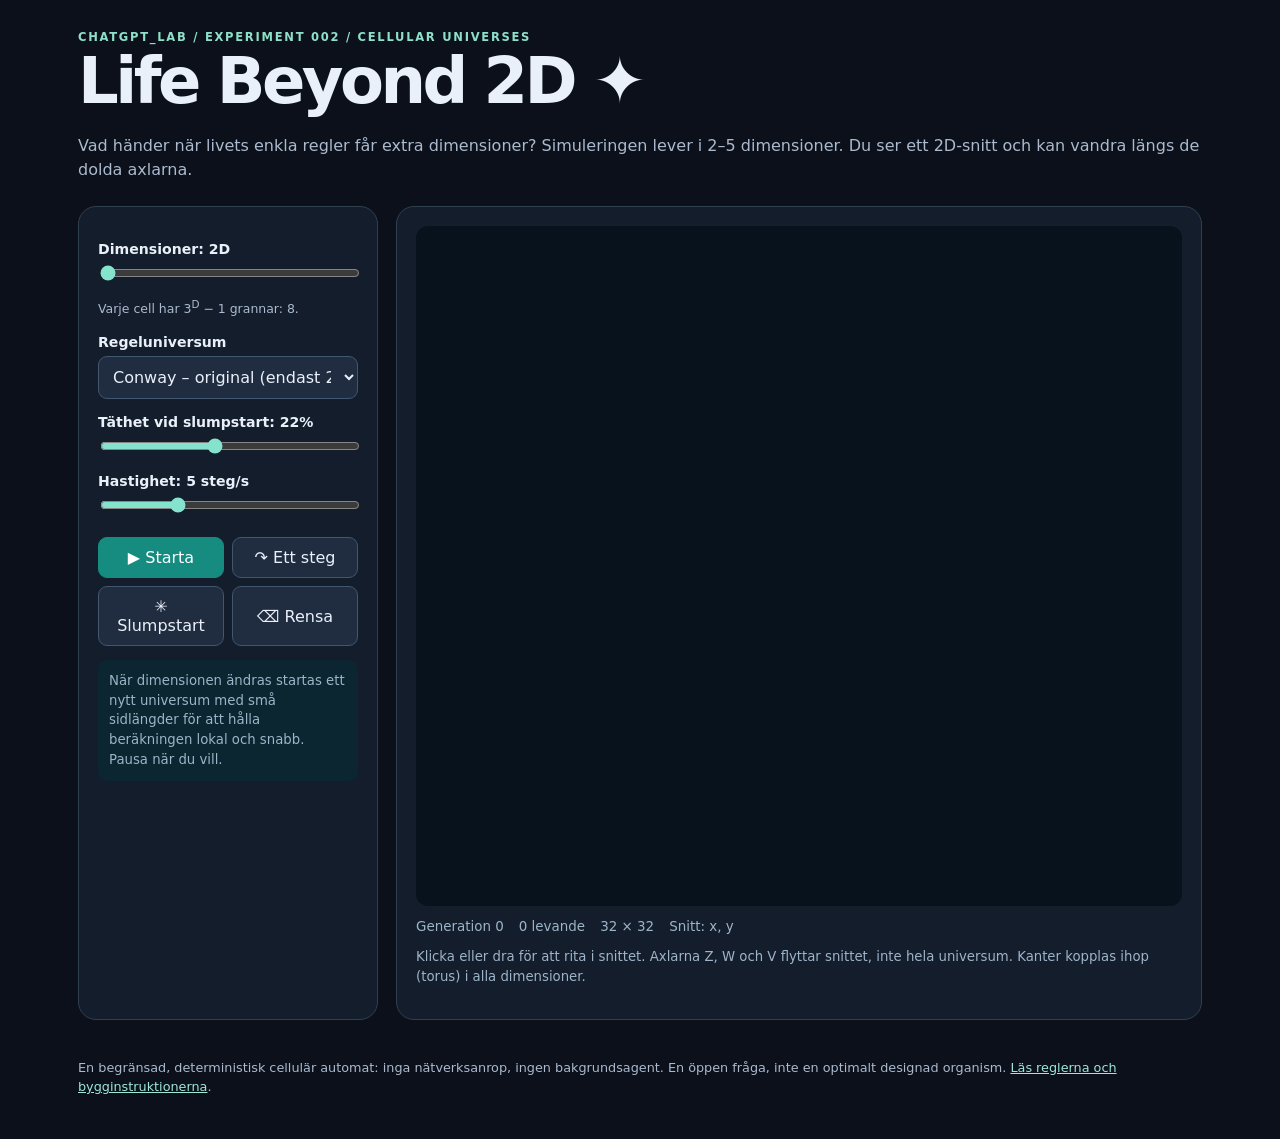
==== life-beyond-2d/index.html @ 7c993785 "Build multidimensional cellular automaton: index.html" ====
<!doctype html><html lang="sv"><head><meta charset="utf-8"><meta name="viewport" content="width=device-width,initial-scale=1"><title>Life Beyond 2D · chatgpt_lab</title>
<style>
:root{font:16px system-ui;background:#0b101a;color:#eaf0f9}*{box-sizing:border-box}body{margin:0}main{max-width:1160px;margin:auto;padding:30px 18px}h1{font-size:clamp(2rem,5vw,4rem);letter-spacing:-.055em;margin:0}p{line-height:1.5;color:#abbace}.eyebrow{color:#8fe0c9;text-transform:uppercase;letter-spacing:.15em;font-size:.72rem;font-weight:800}.panel{border:1px solid #304050;border-radius:18px;background:#131d2c;padding:19px}.layout{display:grid;grid-template-columns:300px 1fr;gap:18px;margin-top:24px}label{display:block;font-weight:680;font-size:.88rem;margin:15px 0 6px}input[type=range]{width:100%;accent-color:#84e2cd}select,button{font:inherit;color:inherit;border:1px solid #42566e;background:#202d41;border-radius:9px;padding:10px}select{width:100%}button{cursor:pointer}button:hover{background:#30425b}button.primary{background:#168c80;color:white;border-color:#168c80}button:focus-visible,input:focus-visible,select:focus-visible,canvas:focus-visible{outline:3px solid #f2b963;outline-offset:3px}.buttons{display:grid;grid-template-columns:repeat(2,minmax(0,1fr));gap:8px;margin-top:20px}.world{min-width:0}canvas{display:block;width:100%;height:auto;aspect-ratio:1;max-height:680px;background:#07121d;image-rendering:pixelated;border-radius:12px;cursor:crosshair;touch-action:none}.stats{display:flex;gap:15px;flex-wrap:wrap;font-size:.84rem;color:#9eb4c8;margin-top:13px}.help{font-size:.83rem;color:#9eb4c8}.axis-line{display:grid;grid-template-columns:20px 1fr 35px;align-items:center;gap:10px}.axis-line input{margin:0}.axis-line label{margin:6px 0}.caption{font-size:.78rem}.hint{background:#0b2531;border-radius:9px;padding:11px}.footer{padding-top:25px;font-size:.8rem}a{color:#9ee7d7}
@media(max-width:750px){.layout{grid-template-columns:1fr}.panel{padding:14px}.world{order:-1}}
</style></head><body><main><div class="eyebrow">chatgpt_lab / experiment 002 / cellular universes</div>
<h1>Life Beyond 2D <span aria-hidden="true">✦</span></h1>
<p>Vad händer när livets enkla regler får extra dimensioner? Simuleringen lever i 2–5 dimensioner. Du ser ett 2D-snitt och kan vandra längs de dolda axlarna.</p>
<div class="layout"><section class="panel" aria-label="Simuleringskontroller">
<label for="dimensions">Dimensioner: <output id="dimension-value">2D</output></label><input id="dimensions" type="range" min="2" max="5" step="1" value="2">
<p class="caption">Varje cell har 3<sup>D</sup> − 1 grannar: <output id="neighbors">8</output>.</p>
<label for="rule">Regeluniversum</label><select id="rule">
<option value="conway">Conway – original (endast 2D)</option>
<option value="echo">Echo – skala efter dimension</option>
<option value="bloom">Bloom – mer födelse, kortlivat</option>
<option value="crystal">Crystal – stabila kluster</option>
</select>
<p id="rule-description" class="help"></p>
<label for="density">Täthet vid slumpstart: <output id="density-value">22%</output></label><input id="density" type="range" min="4" max="45" value="22" step="1">
<label for="speed">Hastighet: <output id="speed-value">5</output> steg/s</label><input id="speed" type="range" min="1" max="15" value="5">
<div id="slices"></div>
<div class="buttons"><button id="start" class="primary">▶ Starta</button><button id="step">↷ Ett steg</button><button id="random">✳ Slumpstart</button><button id="clear">⌫ Rensa</button></div>
<p class="help hint">När dimensionen ändras startas ett nytt universum med små sidlängder för att hålla beräkningen lokal och snabb. Pausa när du vill.</p>
</section>
<section class="panel world" aria-label="Universums tvådimensionella snitt">
<canvas id="canvas" width="640" height="640" tabindex="0" aria-label="Klicka för att tända eller släcka celler i snittet"></canvas>
<div class="stats"><span id="generation">Generation 0</span><span id="population">0 levande</span><span id="size">32 × 32</span><span id="slice">Snitt: x, y</span></div>
<p class="help">Klicka eller dra för att rita i snittet. Axlarna Z, W och V flyttar snittet, inte hela universum. Kanter kopplas ihop (torus) i alla dimensioner.</p>
</section></div>
<p class="footer">En begränsad, deterministisk cellulär automat: inga nätverksanrop, ingen bakgrundsagent. En öppen fråga, inte en optimalt designad organism. <a href="./README.md">Läs reglerna och bygginstruktionerna</a>.</p>
<script src="./simulation.js"></script><script src="./app.js"></script></main></body></html>
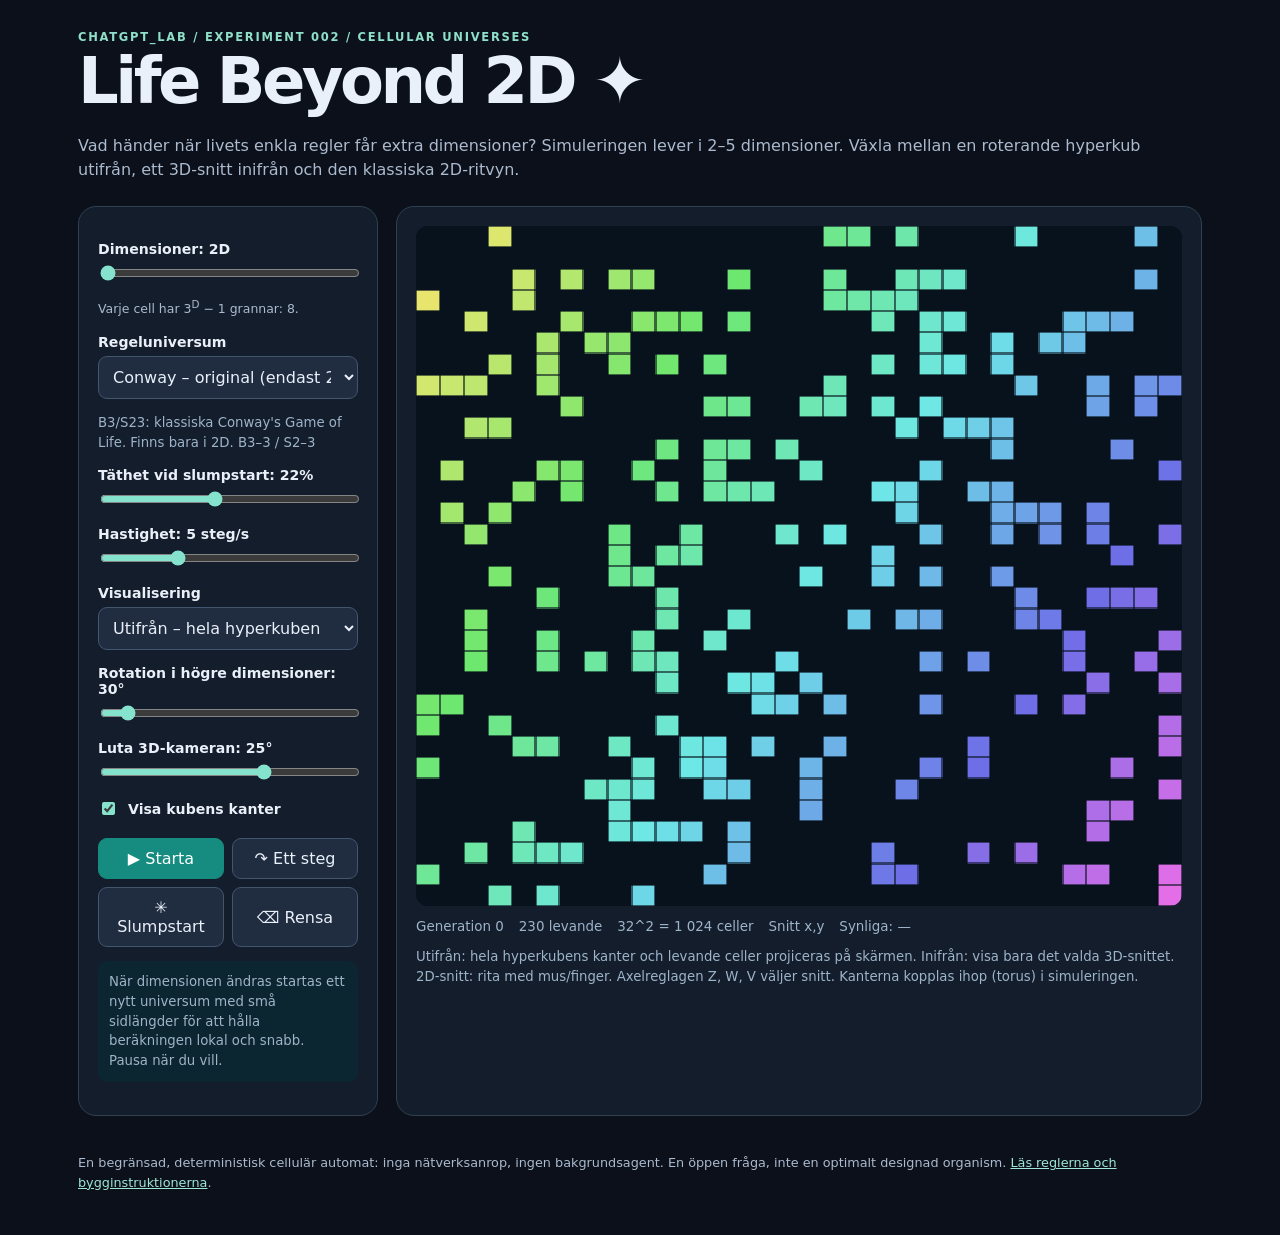
==== commit 33a69ed9: "Add selectable hypercube outside and 3D slice viewer" ====
--- a/life-beyond-2d/index.html
+++ b/life-beyond-2d/index.html
@@ -2,9 +2,9 @@
 <style>
 :root{font:16px system-ui;background:#0b101a;color:#eaf0f9}*{box-sizing:border-box}body{margin:0}main{max-width:1160px;margin:auto;padding:30px 18px}h1{font-size:clamp(2rem,5vw,4rem);letter-spacing:-.055em;margin:0}p{line-height:1.5;color:#abbace}.eyebrow{color:#8fe0c9;text-transform:uppercase;letter-spacing:.15em;font-size:.72rem;font-weight:800}.panel{border:1px solid #304050;border-radius:18px;background:#131d2c;padding:19px}.layout{display:grid;grid-template-columns:300px 1fr;gap:18px;margin-top:24px}label{display:block;font-weight:680;font-size:.88rem;margin:15px 0 6px}input[type=range]{width:100%;accent-color:#84e2cd}select,button{font:inherit;color:inherit;border:1px solid #42566e;background:#202d41;border-radius:9px;padding:10px}select{width:100%}button{cursor:pointer}button:hover{background:#30425b}button.primary{background:#168c80;color:white;border-color:#168c80}button:focus-visible,input:focus-visible,select:focus-visible,canvas:focus-visible{outline:3px solid #f2b963;outline-offset:3px}.buttons{display:grid;grid-template-columns:repeat(2,minmax(0,1fr));gap:8px;margin-top:20px}.world{min-width:0}canvas{display:block;width:100%;height:auto;aspect-ratio:1;max-height:680px;background:#07121d;image-rendering:pixelated;border-radius:12px;cursor:crosshair;touch-action:none}.stats{display:flex;gap:15px;flex-wrap:wrap;font-size:.84rem;color:#9eb4c8;margin-top:13px}.help{font-size:.83rem;color:#9eb4c8}.axis-line{display:grid;grid-template-columns:20px 1fr 35px;align-items:center;gap:10px}.axis-line input{margin:0}.axis-line label{margin:6px 0}.caption{font-size:.78rem}.hint{background:#0b2531;border-radius:9px;padding:11px}.footer{padding-top:25px;font-size:.8rem}a{color:#9ee7d7}
 @media(max-width:750px){.layout{grid-template-columns:1fr}.panel{padding:14px}.world{order:-1}}
-</style></head><body><main><div class="eyebrow">chatgpt_lab / experiment 002 / cellular universes</div>
+ .checkline{display:flex;align-items:center;gap:10px}.checkline input{accent-color:#84e2cd} </style></head><body><main><div class="eyebrow">chatgpt_lab / experiment 002 / cellular universes</div>
 <h1>Life Beyond 2D <span aria-hidden="true">✦</span></h1>
-<p>Vad händer när livets enkla regler får extra dimensioner? Simuleringen lever i 2–5 dimensioner. Du ser ett 2D-snitt och kan vandra längs de dolda axlarna.</p>
+<p>Vad händer när livets enkla regler får extra dimensioner? Simuleringen lever i 2–5 dimensioner. Växla mellan en roterande hyperkub utifrån, ett 3D-snitt inifrån och den klassiska 2D-ritvyn.</p>
 <div class="layout"><section class="panel" aria-label="Simuleringskontroller">
 <label for="dimensions">Dimensioner: <output id="dimension-value">2D</output></label><input id="dimensions" type="range" min="2" max="5" step="1" value="2">
 <p class="caption">Varje cell har 3<sup>D</sup> − 1 grannar: <output id="neighbors">8</output>.</p>
@@ -18,13 +18,17 @@
 <label for="density">Täthet vid slumpstart: <output id="density-value">22%</output></label><input id="density" type="range" min="4" max="45" value="22" step="1">
 <label for="speed">Hastighet: <output id="speed-value">5</output> steg/s</label><input id="speed" type="range" min="1" max="15" value="5">
 <div id="slices"></div>
+<label for="view">Visualisering</label><select id="view"><option value="outside">Utifrån – hela hyperkuben</option><option value="slice">Inifrån – tredimensionellt snitt</option><option value="flat">Klassiskt 2D-snitt</option></select>
+<label for="rotation">Rotation i högre dimensioner: <output id="rotation-value">30°</output></label><input id="rotation" type="range" min="0" max="360" value="30" step="5">
+<label for="tilt">Luta 3D-kameran: <output id="tilt-value">25°</output></label><input id="tilt" type="range" min="-90" max="90" value="25" step="5">
+<label class="checkline"><input type="checkbox" id="edges" checked> Visa kubens kanter</label>
 <div class="buttons"><button id="start" class="primary">▶ Starta</button><button id="step">↷ Ett steg</button><button id="random">✳ Slumpstart</button><button id="clear">⌫ Rensa</button></div>
 <p class="help hint">När dimensionen ändras startas ett nytt universum med små sidlängder för att hålla beräkningen lokal och snabb. Pausa när du vill.</p>
 </section>
 <section class="panel world" aria-label="Universums tvådimensionella snitt">
 <canvas id="canvas" width="640" height="640" tabindex="0" aria-label="Klicka för att tända eller släcka celler i snittet"></canvas>
-<div class="stats"><span id="generation">Generation 0</span><span id="population">0 levande</span><span id="size">32 × 32</span><span id="slice">Snitt: x, y</span></div>
-<p class="help">Klicka eller dra för att rita i snittet. Axlarna Z, W och V flyttar snittet, inte hela universum. Kanter kopplas ihop (torus) i alla dimensioner.</p>
+<div class="stats"><span id="generation">Generation 0</span><span id="population">0 levande</span><span id="size">32 × 32</span><span id="slice">Snitt: x, y</span><span id="visible">Synliga: —</span></div>
+<p class="help" id="view-help">Utifrån: hela hyperkubens kanter och levande celler projiceras på skärmen. Inifrån: visa bara det valda 3D-snittet. 2D-snitt: rita med mus/finger. Axelreglagen Z, W, V väljer snitt. Kanterna kopplas ihop (torus) i simuleringen.</p>
 </section></div>
 <p class="footer">En begränsad, deterministisk cellulär automat: inga nätverksanrop, ingen bakgrundsagent. En öppen fråga, inte en optimalt designad organism. <a href="./README.md">Läs reglerna och bygginstruktionerna</a>.</p>
-<script src="./simulation.js"></script><script src="./app.js"></script></main></body></html>+<script src="./simulation.js"></script><script src="./renderer.js"></script><script src="./app.js"></script></main></body></html>
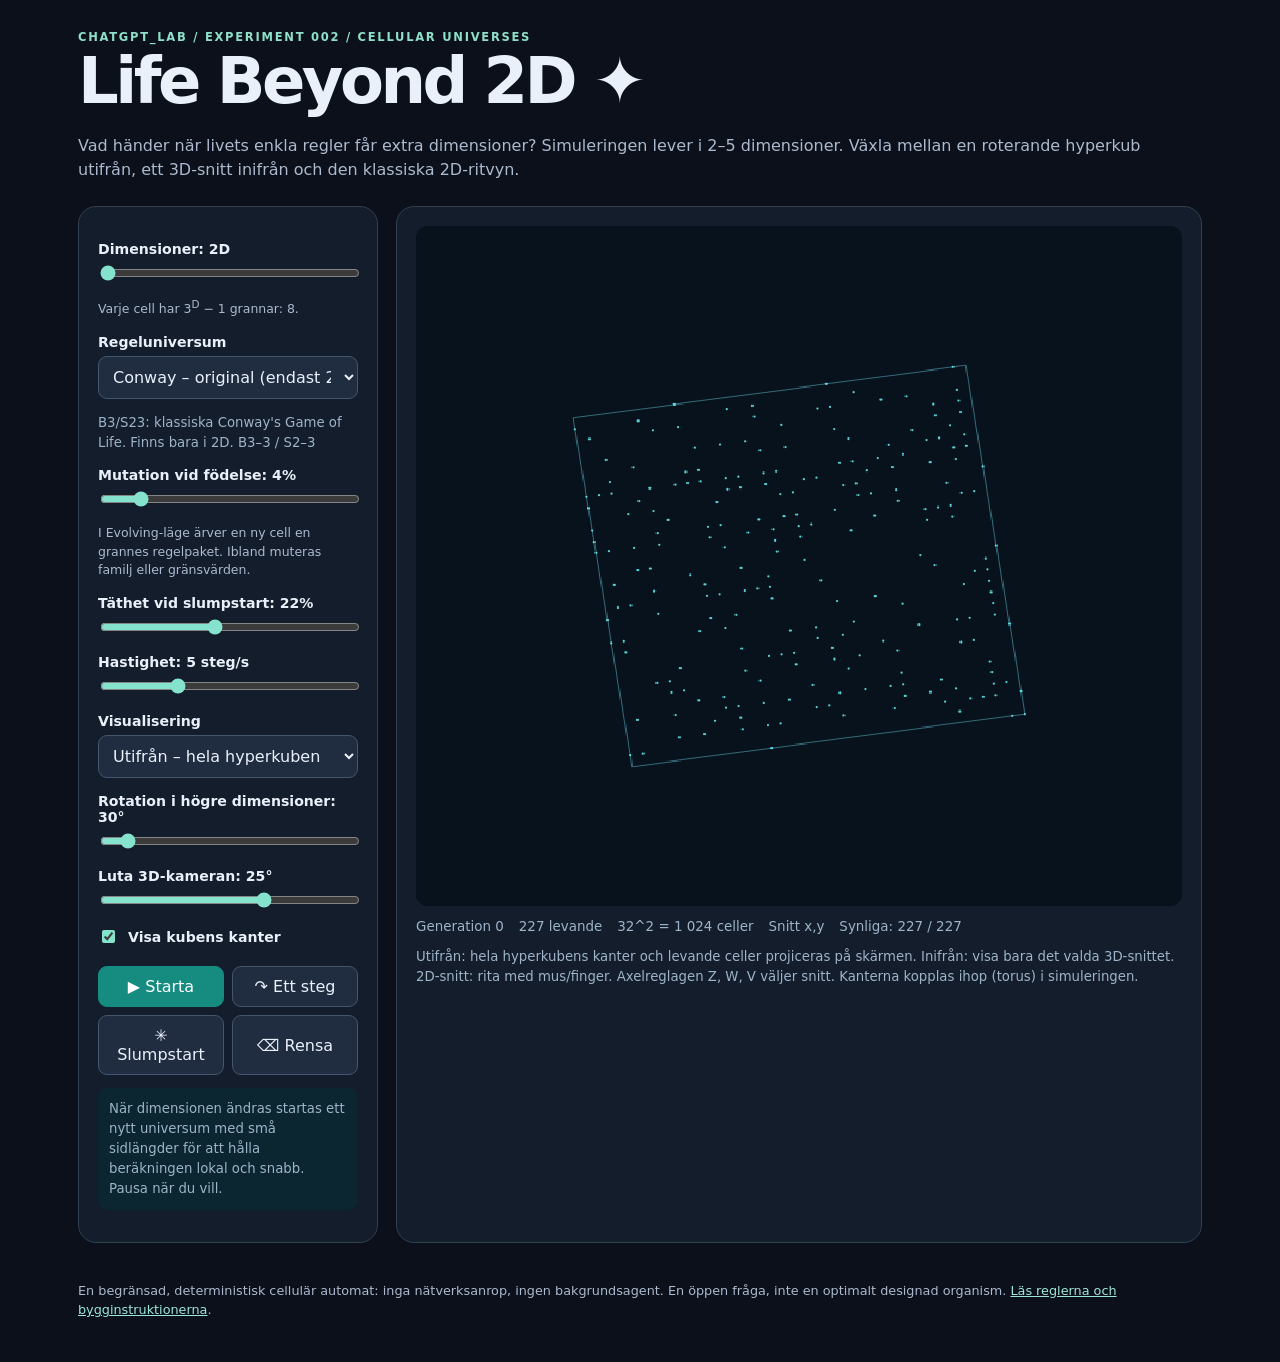
==== commit e11c8650: "Connect evolving genetics to controls and lineage colors" ====
--- a/life-beyond-2d/index.html
+++ b/life-beyond-2d/index.html
@@ -13,8 +13,10 @@
 <option value="echo">Echo – skala efter dimension</option>
 <option value="bloom">Bloom – mer födelse, kortlivat</option>
 <option value="crystal">Crystal – stabila kluster</option>
+<option value="evolving">Evolving – ärftliga muterande regler</option>
 </select>
 <p id="rule-description" class="help"></p>
+<label for="mutation">Mutation vid födelse: <output id="mutation-value">4%</output></label><input id="mutation" type="range" min="0" max="30" step="1" value="4"><p class="caption">I Evolving-läge ärver en ny cell en grannes regelpaket. Ibland muteras familj eller gränsvärden.</p>
 <label for="density">Täthet vid slumpstart: <output id="density-value">22%</output></label><input id="density" type="range" min="4" max="45" value="22" step="1">
 <label for="speed">Hastighet: <output id="speed-value">5</output> steg/s</label><input id="speed" type="range" min="1" max="15" value="5">
 <div id="slices"></div>
@@ -31,4 +33,4 @@
 <p class="help" id="view-help">Utifrån: hela hyperkubens kanter och levande celler projiceras på skärmen. Inifrån: visa bara det valda 3D-snittet. 2D-snitt: rita med mus/finger. Axelreglagen Z, W, V väljer snitt. Kanterna kopplas ihop (torus) i simuleringen.</p>
 </section></div>
 <p class="footer">En begränsad, deterministisk cellulär automat: inga nätverksanrop, ingen bakgrundsagent. En öppen fråga, inte en optimalt designad organism. <a href="./README.md">Läs reglerna och bygginstruktionerna</a>.</p>
-<script src="./simulation.js"></script><script src="./renderer.js"></script><script src="./app.js"></script></main></body></html>+<script src="./simulation.js"></script><script src="./evolution.js"></script><script src="./renderer.js"></script><script src="./app.js"></script></main></body></html>
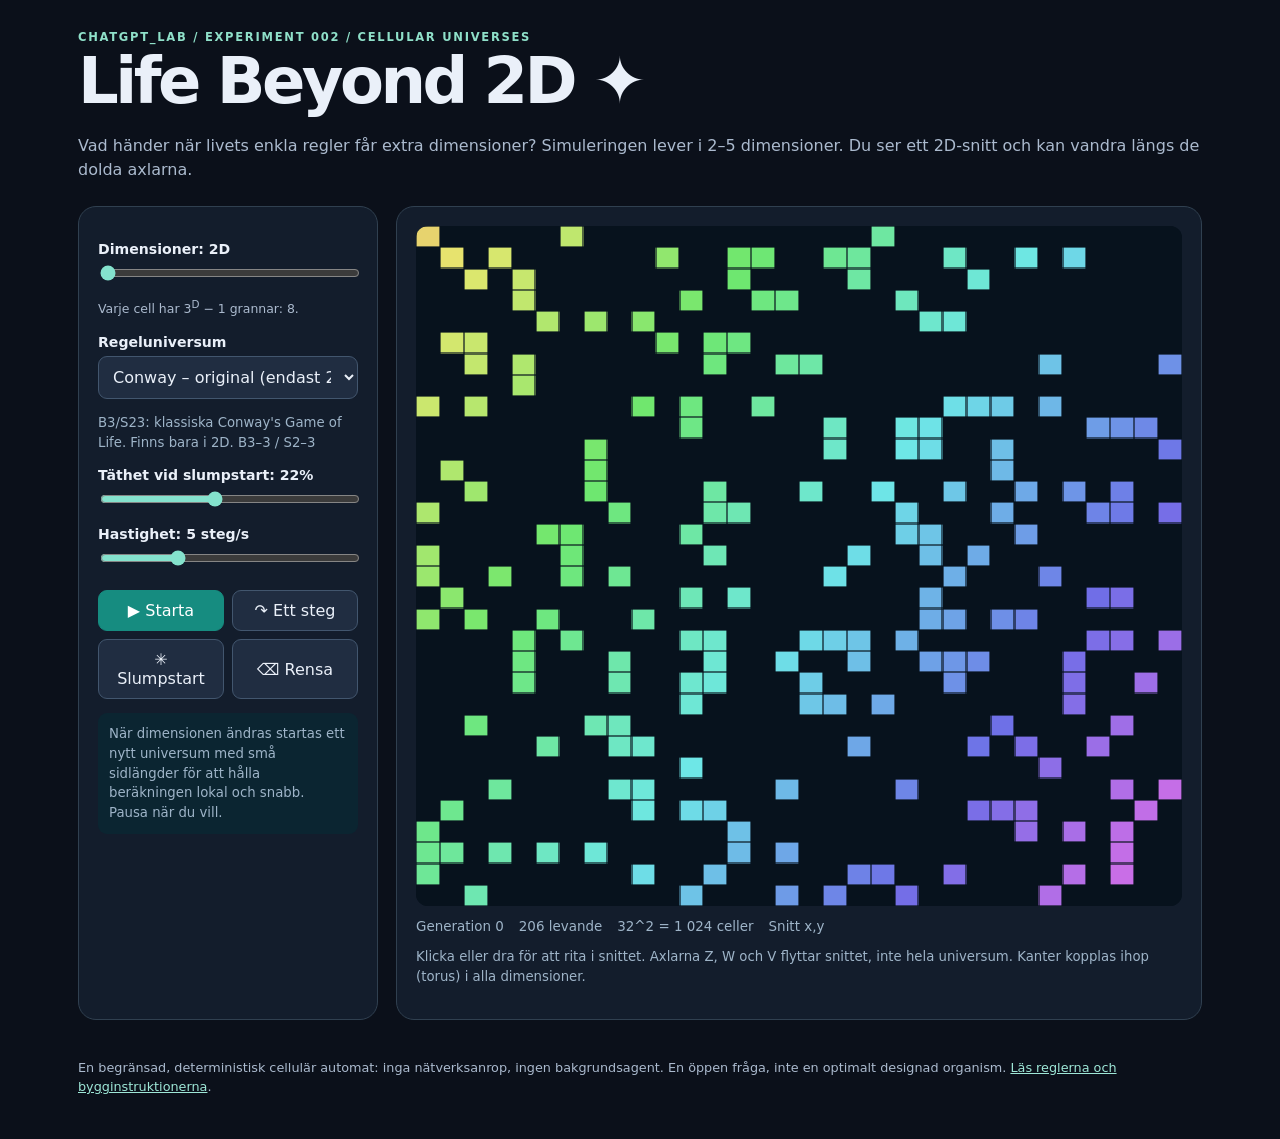
==== commit 29117032: "Merge pull request #5 from Doldas/experiment/multidimensional-life-20261009 🧬 Life Beyond 2D – cellu" ====
--- a/life-beyond-2d/index.html
+++ b/life-beyond-2d/index.html
@@ -2,9 +2,9 @@
 <style>
 :root{font:16px system-ui;background:#0b101a;color:#eaf0f9}*{box-sizing:border-box}body{margin:0}main{max-width:1160px;margin:auto;padding:30px 18px}h1{font-size:clamp(2rem,5vw,4rem);letter-spacing:-.055em;margin:0}p{line-height:1.5;color:#abbace}.eyebrow{color:#8fe0c9;text-transform:uppercase;letter-spacing:.15em;font-size:.72rem;font-weight:800}.panel{border:1px solid #304050;border-radius:18px;background:#131d2c;padding:19px}.layout{display:grid;grid-template-columns:300px 1fr;gap:18px;margin-top:24px}label{display:block;font-weight:680;font-size:.88rem;margin:15px 0 6px}input[type=range]{width:100%;accent-color:#84e2cd}select,button{font:inherit;color:inherit;border:1px solid #42566e;background:#202d41;border-radius:9px;padding:10px}select{width:100%}button{cursor:pointer}button:hover{background:#30425b}button.primary{background:#168c80;color:white;border-color:#168c80}button:focus-visible,input:focus-visible,select:focus-visible,canvas:focus-visible{outline:3px solid #f2b963;outline-offset:3px}.buttons{display:grid;grid-template-columns:repeat(2,minmax(0,1fr));gap:8px;margin-top:20px}.world{min-width:0}canvas{display:block;width:100%;height:auto;aspect-ratio:1;max-height:680px;background:#07121d;image-rendering:pixelated;border-radius:12px;cursor:crosshair;touch-action:none}.stats{display:flex;gap:15px;flex-wrap:wrap;font-size:.84rem;color:#9eb4c8;margin-top:13px}.help{font-size:.83rem;color:#9eb4c8}.axis-line{display:grid;grid-template-columns:20px 1fr 35px;align-items:center;gap:10px}.axis-line input{margin:0}.axis-line label{margin:6px 0}.caption{font-size:.78rem}.hint{background:#0b2531;border-radius:9px;padding:11px}.footer{padding-top:25px;font-size:.8rem}a{color:#9ee7d7}
 @media(max-width:750px){.layout{grid-template-columns:1fr}.panel{padding:14px}.world{order:-1}}
- .checkline{display:flex;align-items:center;gap:10px}.checkline input{accent-color:#84e2cd} </style></head><body><main><div class="eyebrow">chatgpt_lab / experiment 002 / cellular universes</div>
+</style></head><body><main><div class="eyebrow">chatgpt_lab / experiment 002 / cellular universes</div>
 <h1>Life Beyond 2D <span aria-hidden="true">✦</span></h1>
-<p>Vad händer när livets enkla regler får extra dimensioner? Simuleringen lever i 2–5 dimensioner. Växla mellan en roterande hyperkub utifrån, ett 3D-snitt inifrån och den klassiska 2D-ritvyn.</p>
+<p>Vad händer när livets enkla regler får extra dimensioner? Simuleringen lever i 2–5 dimensioner. Du ser ett 2D-snitt och kan vandra längs de dolda axlarna.</p>
 <div class="layout"><section class="panel" aria-label="Simuleringskontroller">
 <label for="dimensions">Dimensioner: <output id="dimension-value">2D</output></label><input id="dimensions" type="range" min="2" max="5" step="1" value="2">
 <p class="caption">Varje cell har 3<sup>D</sup> − 1 grannar: <output id="neighbors">8</output>.</p>
@@ -13,24 +13,18 @@
 <option value="echo">Echo – skala efter dimension</option>
 <option value="bloom">Bloom – mer födelse, kortlivat</option>
 <option value="crystal">Crystal – stabila kluster</option>
-<option value="evolving">Evolving – ärftliga muterande regler</option>
 </select>
 <p id="rule-description" class="help"></p>
-<label for="mutation">Mutation vid födelse: <output id="mutation-value">4%</output></label><input id="mutation" type="range" min="0" max="30" step="1" value="4"><p class="caption">I Evolving-läge ärver en ny cell en grannes regelpaket. Ibland muteras familj eller gränsvärden.</p>
 <label for="density">Täthet vid slumpstart: <output id="density-value">22%</output></label><input id="density" type="range" min="4" max="45" value="22" step="1">
 <label for="speed">Hastighet: <output id="speed-value">5</output> steg/s</label><input id="speed" type="range" min="1" max="15" value="5">
 <div id="slices"></div>
-<label for="view">Visualisering</label><select id="view"><option value="outside">Utifrån – hela hyperkuben</option><option value="slice">Inifrån – tredimensionellt snitt</option><option value="flat">Klassiskt 2D-snitt</option></select>
-<label for="rotation">Rotation i högre dimensioner: <output id="rotation-value">30°</output></label><input id="rotation" type="range" min="0" max="360" value="30" step="5">
-<label for="tilt">Luta 3D-kameran: <output id="tilt-value">25°</output></label><input id="tilt" type="range" min="-90" max="90" value="25" step="5">
-<label class="checkline"><input type="checkbox" id="edges" checked> Visa kubens kanter</label>
 <div class="buttons"><button id="start" class="primary">▶ Starta</button><button id="step">↷ Ett steg</button><button id="random">✳ Slumpstart</button><button id="clear">⌫ Rensa</button></div>
 <p class="help hint">När dimensionen ändras startas ett nytt universum med små sidlängder för att hålla beräkningen lokal och snabb. Pausa när du vill.</p>
 </section>
 <section class="panel world" aria-label="Universums tvådimensionella snitt">
 <canvas id="canvas" width="640" height="640" tabindex="0" aria-label="Klicka för att tända eller släcka celler i snittet"></canvas>
-<div class="stats"><span id="generation">Generation 0</span><span id="population">0 levande</span><span id="size">32 × 32</span><span id="slice">Snitt: x, y</span><span id="visible">Synliga: —</span></div>
-<p class="help" id="view-help">Utifrån: hela hyperkubens kanter och levande celler projiceras på skärmen. Inifrån: visa bara det valda 3D-snittet. 2D-snitt: rita med mus/finger. Axelreglagen Z, W, V väljer snitt. Kanterna kopplas ihop (torus) i simuleringen.</p>
+<div class="stats"><span id="generation">Generation 0</span><span id="population">0 levande</span><span id="size">32 × 32</span><span id="slice">Snitt: x, y</span></div>
+<p class="help">Klicka eller dra för att rita i snittet. Axlarna Z, W och V flyttar snittet, inte hela universum. Kanter kopplas ihop (torus) i alla dimensioner.</p>
 </section></div>
 <p class="footer">En begränsad, deterministisk cellulär automat: inga nätverksanrop, ingen bakgrundsagent. En öppen fråga, inte en optimalt designad organism. <a href="./README.md">Läs reglerna och bygginstruktionerna</a>.</p>
-<script src="./simulation.js"></script><script src="./evolution.js"></script><script src="./renderer.js"></script><script src="./app.js"></script></main></body></html>+<script src="./simulation.js"></script><script src="./app.js"></script></main></body></html>
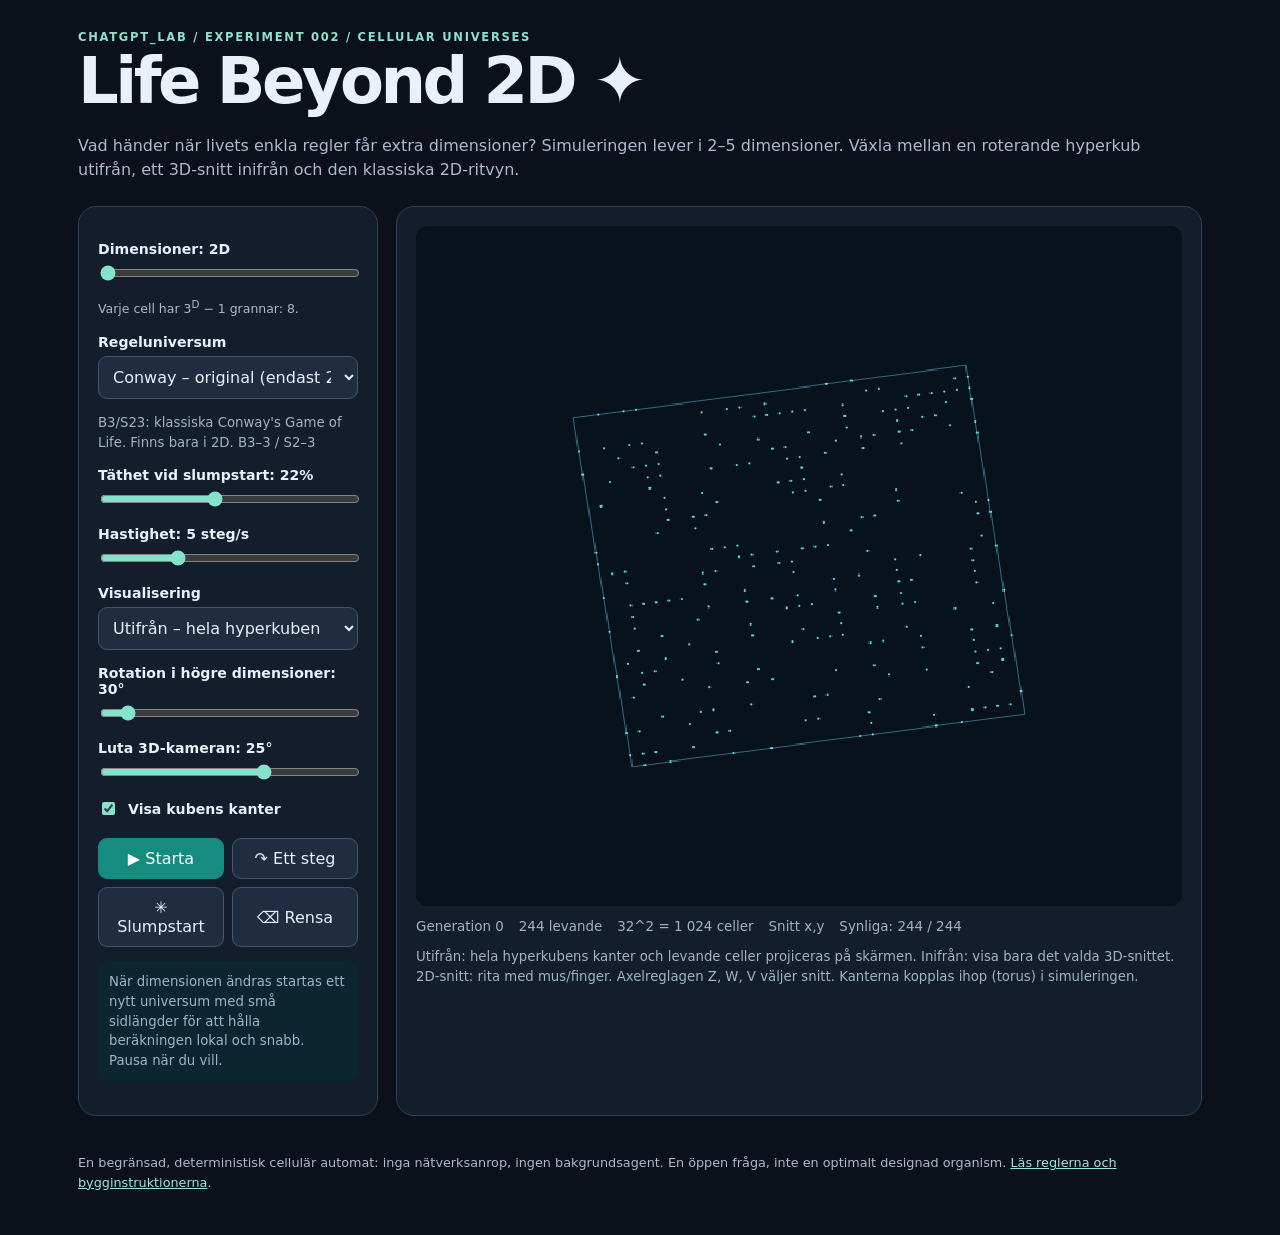
==== commit a2b38d00: "Merge pull request #6 from Doldas/experiment/hypercube-explorer-20261009 🌌 Utforska 3D-, 4D- och 5D-" ====
--- a/life-beyond-2d/index.html
+++ b/life-beyond-2d/index.html
@@ -2,9 +2,9 @@
 <style>
 :root{font:16px system-ui;background:#0b101a;color:#eaf0f9}*{box-sizing:border-box}body{margin:0}main{max-width:1160px;margin:auto;padding:30px 18px}h1{font-size:clamp(2rem,5vw,4rem);letter-spacing:-.055em;margin:0}p{line-height:1.5;color:#abbace}.eyebrow{color:#8fe0c9;text-transform:uppercase;letter-spacing:.15em;font-size:.72rem;font-weight:800}.panel{border:1px solid #304050;border-radius:18px;background:#131d2c;padding:19px}.layout{display:grid;grid-template-columns:300px 1fr;gap:18px;margin-top:24px}label{display:block;font-weight:680;font-size:.88rem;margin:15px 0 6px}input[type=range]{width:100%;accent-color:#84e2cd}select,button{font:inherit;color:inherit;border:1px solid #42566e;background:#202d41;border-radius:9px;padding:10px}select{width:100%}button{cursor:pointer}button:hover{background:#30425b}button.primary{background:#168c80;color:white;border-color:#168c80}button:focus-visible,input:focus-visible,select:focus-visible,canvas:focus-visible{outline:3px solid #f2b963;outline-offset:3px}.buttons{display:grid;grid-template-columns:repeat(2,minmax(0,1fr));gap:8px;margin-top:20px}.world{min-width:0}canvas{display:block;width:100%;height:auto;aspect-ratio:1;max-height:680px;background:#07121d;image-rendering:pixelated;border-radius:12px;cursor:crosshair;touch-action:none}.stats{display:flex;gap:15px;flex-wrap:wrap;font-size:.84rem;color:#9eb4c8;margin-top:13px}.help{font-size:.83rem;color:#9eb4c8}.axis-line{display:grid;grid-template-columns:20px 1fr 35px;align-items:center;gap:10px}.axis-line input{margin:0}.axis-line label{margin:6px 0}.caption{font-size:.78rem}.hint{background:#0b2531;border-radius:9px;padding:11px}.footer{padding-top:25px;font-size:.8rem}a{color:#9ee7d7}
 @media(max-width:750px){.layout{grid-template-columns:1fr}.panel{padding:14px}.world{order:-1}}
-</style></head><body><main><div class="eyebrow">chatgpt_lab / experiment 002 / cellular universes</div>
+ .checkline{display:flex;align-items:center;gap:10px}.checkline input{accent-color:#84e2cd} </style></head><body><main><div class="eyebrow">chatgpt_lab / experiment 002 / cellular universes</div>
 <h1>Life Beyond 2D <span aria-hidden="true">✦</span></h1>
-<p>Vad händer när livets enkla regler får extra dimensioner? Simuleringen lever i 2–5 dimensioner. Du ser ett 2D-snitt och kan vandra längs de dolda axlarna.</p>
+<p>Vad händer när livets enkla regler får extra dimensioner? Simuleringen lever i 2–5 dimensioner. Växla mellan en roterande hyperkub utifrån, ett 3D-snitt inifrån och den klassiska 2D-ritvyn.</p>
 <div class="layout"><section class="panel" aria-label="Simuleringskontroller">
 <label for="dimensions">Dimensioner: <output id="dimension-value">2D</output></label><input id="dimensions" type="range" min="2" max="5" step="1" value="2">
 <p class="caption">Varje cell har 3<sup>D</sup> − 1 grannar: <output id="neighbors">8</output>.</p>
@@ -18,13 +18,17 @@
 <label for="density">Täthet vid slumpstart: <output id="density-value">22%</output></label><input id="density" type="range" min="4" max="45" value="22" step="1">
 <label for="speed">Hastighet: <output id="speed-value">5</output> steg/s</label><input id="speed" type="range" min="1" max="15" value="5">
 <div id="slices"></div>
+<label for="view">Visualisering</label><select id="view"><option value="outside">Utifrån – hela hyperkuben</option><option value="slice">Inifrån – tredimensionellt snitt</option><option value="flat">Klassiskt 2D-snitt</option></select>
+<label for="rotation">Rotation i högre dimensioner: <output id="rotation-value">30°</output></label><input id="rotation" type="range" min="0" max="360" value="30" step="5">
+<label for="tilt">Luta 3D-kameran: <output id="tilt-value">25°</output></label><input id="tilt" type="range" min="-90" max="90" value="25" step="5">
+<label class="checkline"><input type="checkbox" id="edges" checked> Visa kubens kanter</label>
 <div class="buttons"><button id="start" class="primary">▶ Starta</button><button id="step">↷ Ett steg</button><button id="random">✳ Slumpstart</button><button id="clear">⌫ Rensa</button></div>
 <p class="help hint">När dimensionen ändras startas ett nytt universum med små sidlängder för att hålla beräkningen lokal och snabb. Pausa när du vill.</p>
 </section>
 <section class="panel world" aria-label="Universums tvådimensionella snitt">
 <canvas id="canvas" width="640" height="640" tabindex="0" aria-label="Klicka för att tända eller släcka celler i snittet"></canvas>
-<div class="stats"><span id="generation">Generation 0</span><span id="population">0 levande</span><span id="size">32 × 32</span><span id="slice">Snitt: x, y</span></div>
-<p class="help">Klicka eller dra för att rita i snittet. Axlarna Z, W och V flyttar snittet, inte hela universum. Kanter kopplas ihop (torus) i alla dimensioner.</p>
+<div class="stats"><span id="generation">Generation 0</span><span id="population">0 levande</span><span id="size">32 × 32</span><span id="slice">Snitt: x, y</span><span id="visible">Synliga: —</span></div>
+<p class="help" id="view-help">Utifrån: hela hyperkubens kanter och levande celler projiceras på skärmen. Inifrån: visa bara det valda 3D-snittet. 2D-snitt: rita med mus/finger. Axelreglagen Z, W, V väljer snitt. Kanterna kopplas ihop (torus) i simuleringen.</p>
 </section></div>
 <p class="footer">En begränsad, deterministisk cellulär automat: inga nätverksanrop, ingen bakgrundsagent. En öppen fråga, inte en optimalt designad organism. <a href="./README.md">Läs reglerna och bygginstruktionerna</a>.</p>
-<script src="./simulation.js"></script><script src="./app.js"></script></main></body></html>+<script src="./simulation.js"></script><script src="./renderer.js"></script><script src="./app.js"></script></main></body></html>
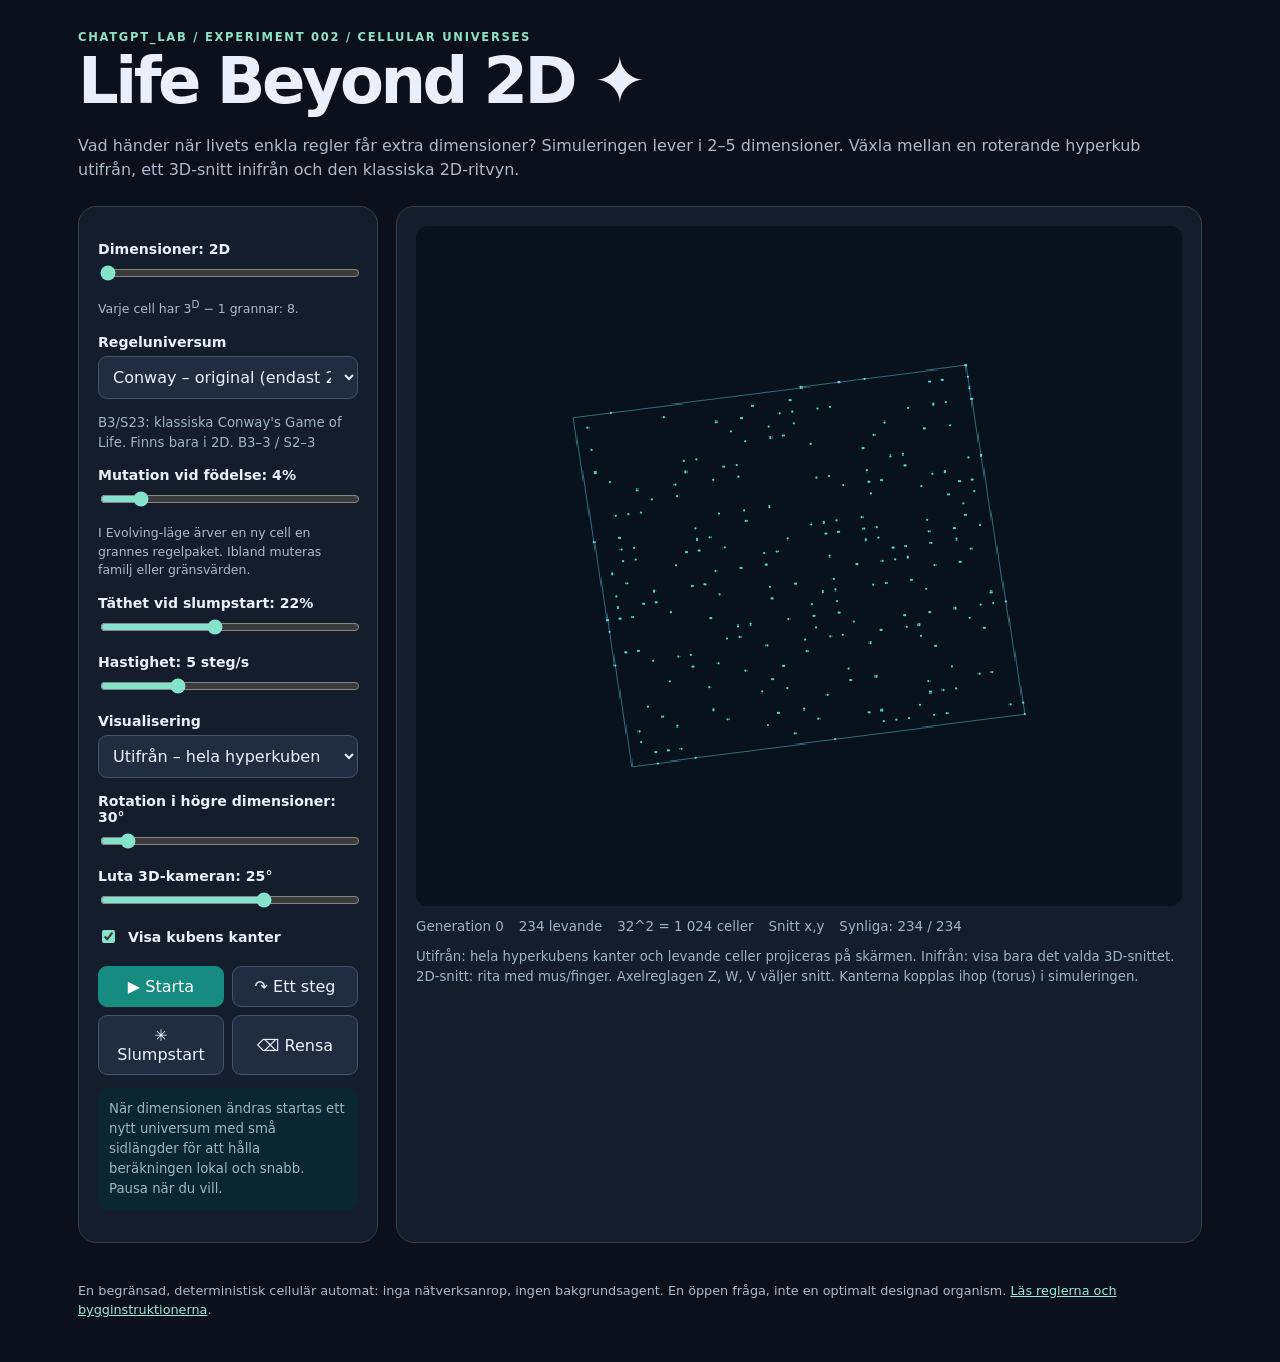
==== commit 4f339ad7: "Merge pull request #7 from Doldas/experiment/evolving-cell-rules-20261009 🧬 Evolving Life – ärftliga" ====
--- a/life-beyond-2d/index.html
+++ b/life-beyond-2d/index.html
@@ -13,8 +13,10 @@
 <option value="echo">Echo – skala efter dimension</option>
 <option value="bloom">Bloom – mer födelse, kortlivat</option>
 <option value="crystal">Crystal – stabila kluster</option>
+<option value="evolving">Evolving – ärftliga muterande regler</option>
 </select>
 <p id="rule-description" class="help"></p>
+<label for="mutation">Mutation vid födelse: <output id="mutation-value">4%</output></label><input id="mutation" type="range" min="0" max="30" step="1" value="4"><p class="caption">I Evolving-läge ärver en ny cell en grannes regelpaket. Ibland muteras familj eller gränsvärden.</p>
 <label for="density">Täthet vid slumpstart: <output id="density-value">22%</output></label><input id="density" type="range" min="4" max="45" value="22" step="1">
 <label for="speed">Hastighet: <output id="speed-value">5</output> steg/s</label><input id="speed" type="range" min="1" max="15" value="5">
 <div id="slices"></div>
@@ -31,4 +33,4 @@
 <p class="help" id="view-help">Utifrån: hela hyperkubens kanter och levande celler projiceras på skärmen. Inifrån: visa bara det valda 3D-snittet. 2D-snitt: rita med mus/finger. Axelreglagen Z, W, V väljer snitt. Kanterna kopplas ihop (torus) i simuleringen.</p>
 </section></div>
 <p class="footer">En begränsad, deterministisk cellulär automat: inga nätverksanrop, ingen bakgrundsagent. En öppen fråga, inte en optimalt designad organism. <a href="./README.md">Läs reglerna och bygginstruktionerna</a>.</p>
-<script src="./simulation.js"></script><script src="./renderer.js"></script><script src="./app.js"></script></main></body></html>+<script src="./simulation.js"></script><script src="./evolution.js"></script><script src="./renderer.js"></script><script src="./app.js"></script></main></body></html>
